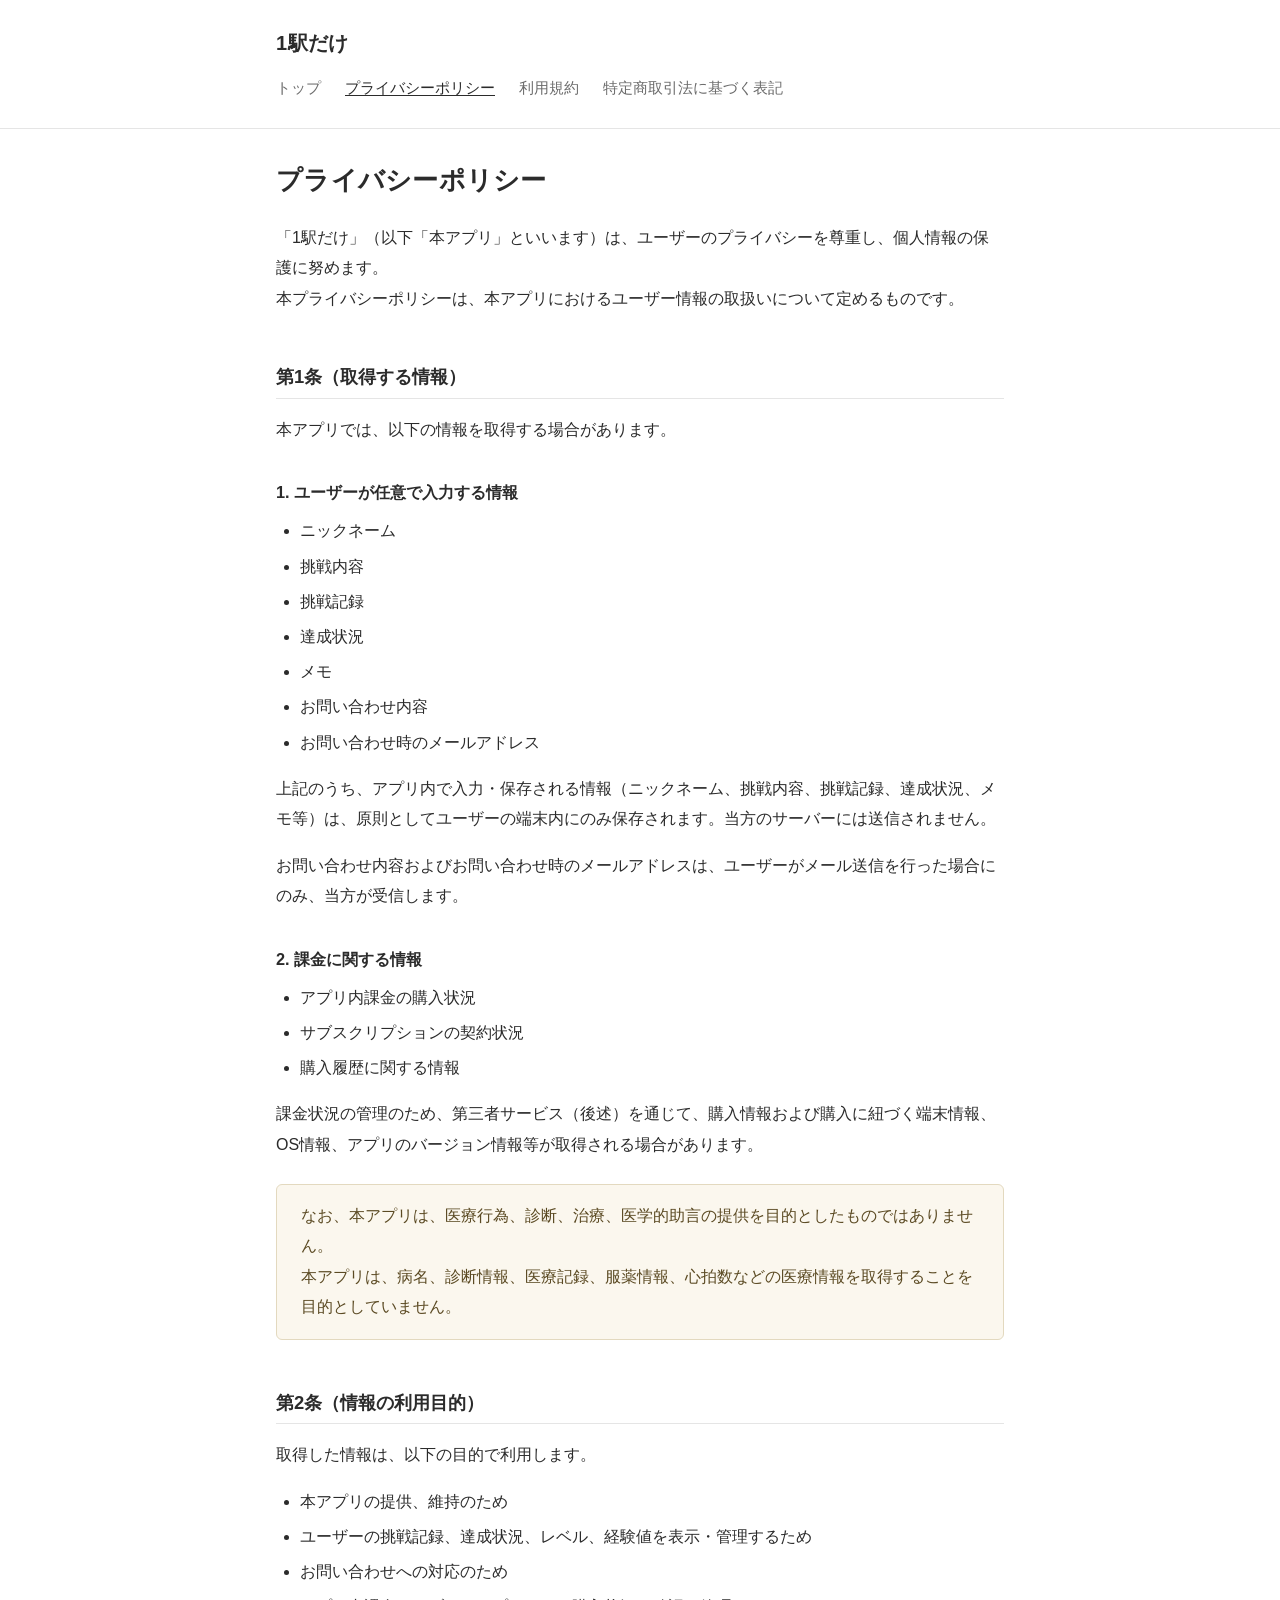
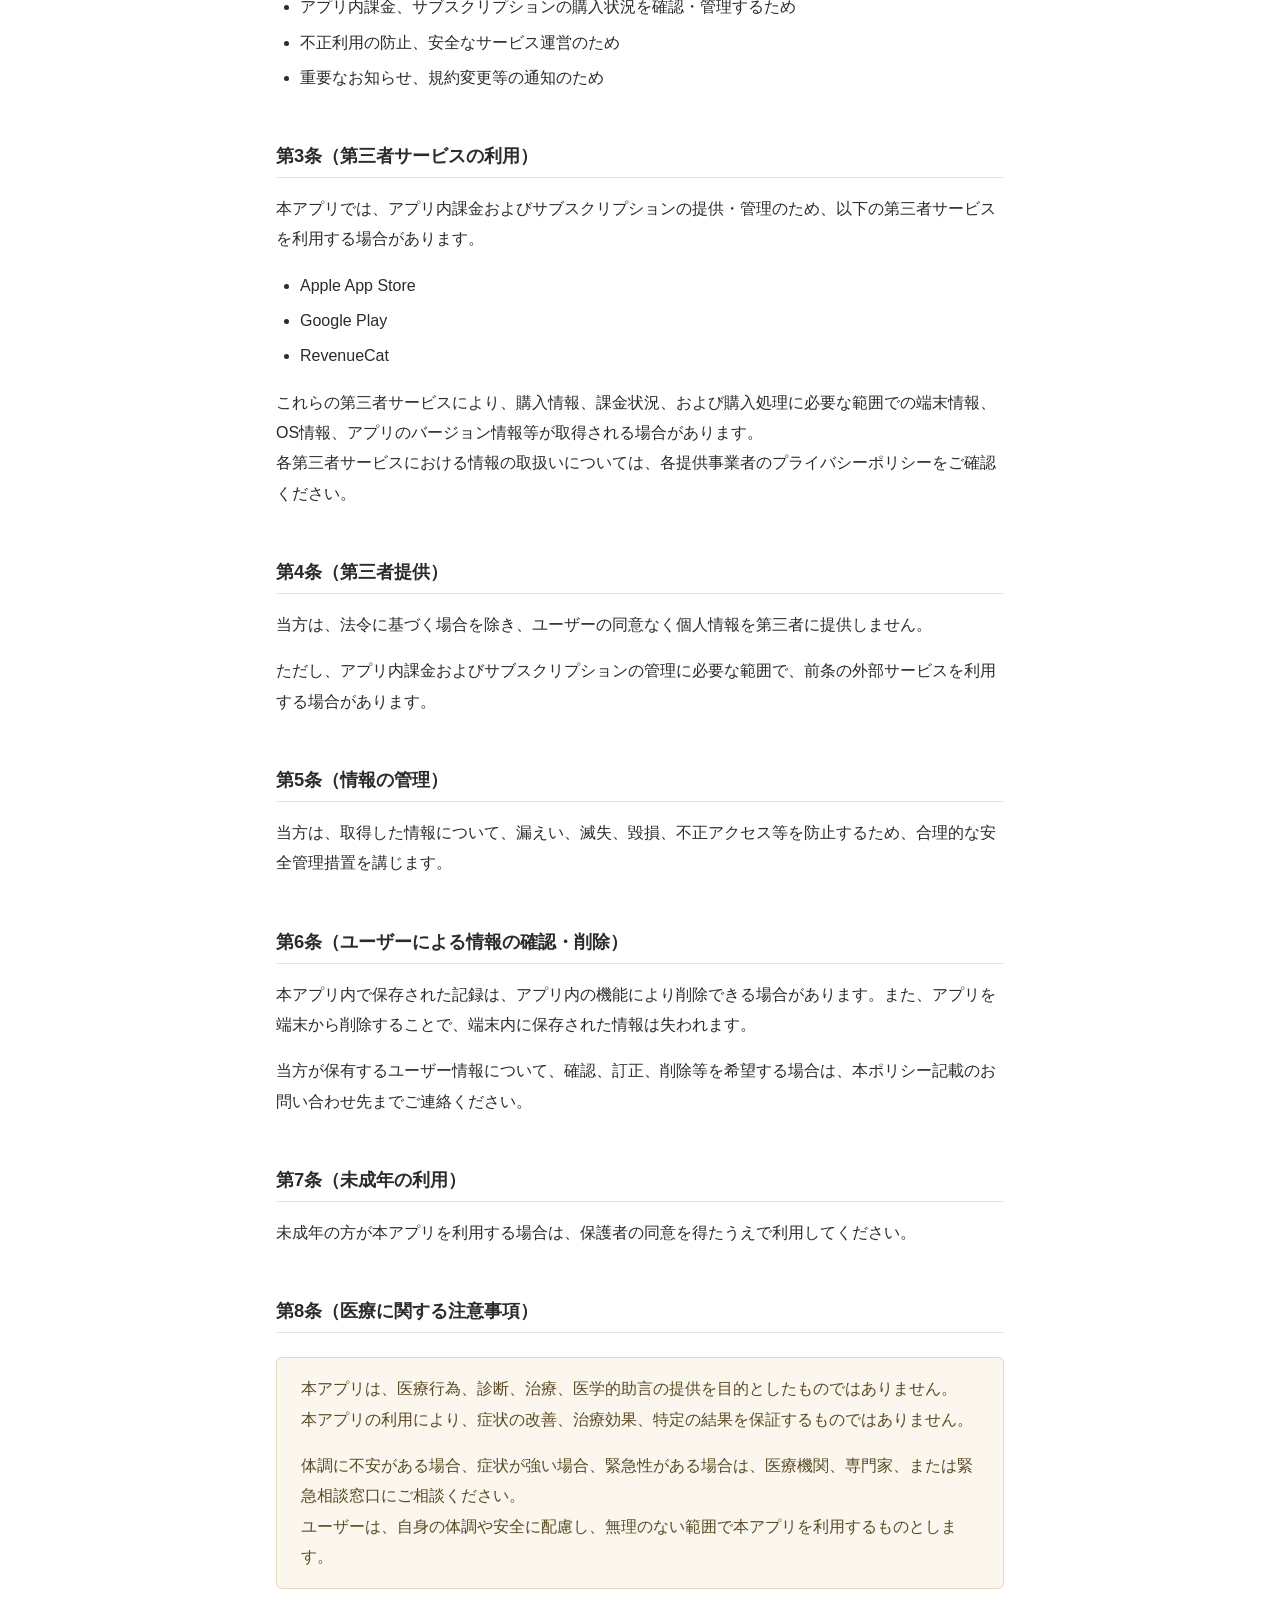
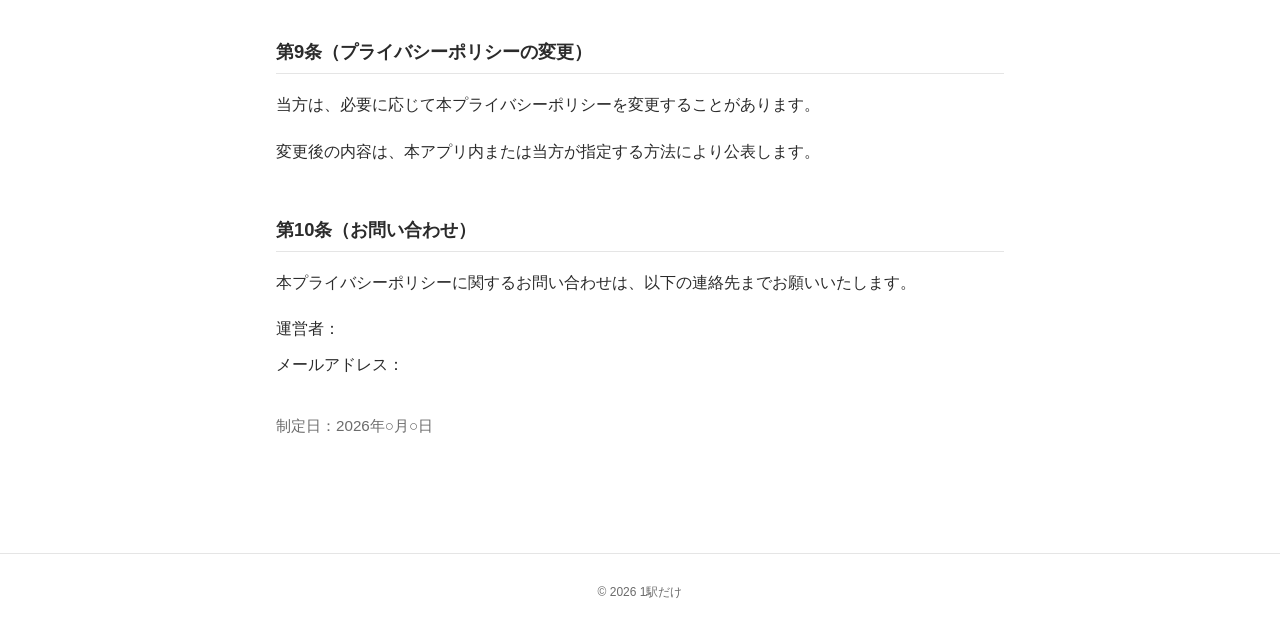
==== privacy.html @ 7d447e2d "プライバシポリシーの追加" ====
<!DOCTYPE html>
<html lang="ja">
<head>
  <meta charset="UTF-8">
  <meta name="viewport" content="width=device-width, initial-scale=1">
  <meta name="robots" content="index,follow">
  <title>プライバシーポリシー｜1駅だけ</title>
  <link rel="stylesheet" href="style.css">
</head>
<body>
  <header class="site-header">
    <div class="site-header-inner">
      <p class="site-title"><a href="index.html">1駅だけ</a></p>
      <nav class="site-nav" aria-label="メインナビゲーション">
        <ul>
          <li><a href="index.html">トップ</a></li>
          <li><a href="privacy.html" aria-current="page">プライバシーポリシー</a></li>
          <li><a href="terms.html">利用規約</a></li>
          <li><a href="tokushoho.html">特定商取引法に基づく表記</a></li>
        </ul>
      </nav>
    </div>
  </header>

  <main>
    <article>
      <h1>プライバシーポリシー</h1>

      <p class="lead">
        「1駅だけ」（以下「本アプリ」といいます）は、ユーザーのプライバシーを尊重し、個人情報の保護に努めます。<br>
        本プライバシーポリシーは、本アプリにおけるユーザー情報の取扱いについて定めるものです。
      </p>

      <section>
        <h2>第1条（取得する情報）</h2>
        <p>本アプリでは、以下の情報を取得する場合があります。</p>

        <h3>1. ユーザーが任意で入力する情報</h3>
        <ul>
          <li>ニックネーム</li>
          <li>挑戦内容</li>
          <li>挑戦記録</li>
          <li>達成状況</li>
          <li>メモ</li>
          <li>お問い合わせ内容</li>
          <li>お問い合わせ時のメールアドレス</li>
        </ul>
        <p>
          上記のうち、アプリ内で入力・保存される情報（ニックネーム、挑戦内容、挑戦記録、達成状況、メモ等）は、原則としてユーザーの端末内にのみ保存されます。当方のサーバーには送信されません。
        </p>
        <p>
          お問い合わせ内容およびお問い合わせ時のメールアドレスは、ユーザーがメール送信を行った場合にのみ、当方が受信します。
        </p>

        <h3>2. 課金に関する情報</h3>
        <ul>
          <li>アプリ内課金の購入状況</li>
          <li>サブスクリプションの契約状況</li>
          <li>購入履歴に関する情報</li>
        </ul>
        <p>
          課金状況の管理のため、第三者サービス（後述）を通じて、購入情報および購入に紐づく端末情報、OS情報、アプリのバージョン情報等が取得される場合があります。
        </p>

        <div class="notice">
          <p>
            なお、本アプリは、医療行為、診断、治療、医学的助言の提供を目的としたものではありません。<br>
            本アプリは、病名、診断情報、医療記録、服薬情報、心拍数などの医療情報を取得することを目的としていません。
          </p>
        </div>
      </section>

      <section>
        <h2>第2条（情報の利用目的）</h2>
        <p>取得した情報は、以下の目的で利用します。</p>
        <ul>
          <li>本アプリの提供、維持のため</li>
          <li>ユーザーの挑戦記録、達成状況、レベル、経験値を表示・管理するため</li>
          <li>お問い合わせへの対応のため</li>
          <li>アプリ内課金、サブスクリプションの購入状況を確認・管理するため</li>
          <li>不正利用の防止、安全なサービス運営のため</li>
          <li>重要なお知らせ、規約変更等の通知のため</li>
        </ul>
      </section>

      <section>
        <h2>第3条（第三者サービスの利用）</h2>
        <p>本アプリでは、アプリ内課金およびサブスクリプションの提供・管理のため、以下の第三者サービスを利用する場合があります。</p>
        <ul>
          <li>Apple App Store</li>
          <li>Google Play</li>
          <li>RevenueCat</li>
        </ul>
        <p>
          これらの第三者サービスにより、購入情報、課金状況、および購入処理に必要な範囲での端末情報、OS情報、アプリのバージョン情報等が取得される場合があります。<br>
          各第三者サービスにおける情報の取扱いについては、各提供事業者のプライバシーポリシーをご確認ください。
        </p>
      </section>

      <section>
        <h2>第4条（第三者提供）</h2>
        <p>当方は、法令に基づく場合を除き、ユーザーの同意なく個人情報を第三者に提供しません。</p>
        <p>ただし、アプリ内課金およびサブスクリプションの管理に必要な範囲で、前条の外部サービスを利用する場合があります。</p>
      </section>

      <section>
        <h2>第5条（情報の管理）</h2>
        <p>当方は、取得した情報について、漏えい、滅失、毀損、不正アクセス等を防止するため、合理的な安全管理措置を講じます。</p>
      </section>

      <section>
        <h2>第6条（ユーザーによる情報の確認・削除）</h2>
        <p>本アプリ内で保存された記録は、アプリ内の機能により削除できる場合があります。また、アプリを端末から削除することで、端末内に保存された情報は失われます。</p>
        <p>当方が保有するユーザー情報について、確認、訂正、削除等を希望する場合は、本ポリシー記載のお問い合わせ先までご連絡ください。</p>
      </section>

      <section>
        <h2>第7条（未成年の利用）</h2>
        <p>未成年の方が本アプリを利用する場合は、保護者の同意を得たうえで利用してください。</p>
      </section>

      <section>
        <h2>第8条（医療に関する注意事項）</h2>
        <div class="notice">
          <p>
            本アプリは、医療行為、診断、治療、医学的助言の提供を目的としたものではありません。<br>
            本アプリの利用により、症状の改善、治療効果、特定の結果を保証するものではありません。
          </p>
          <p>
            体調に不安がある場合、症状が強い場合、緊急性がある場合は、医療機関、専門家、または緊急相談窓口にご相談ください。<br>
            ユーザーは、自身の体調や安全に配慮し、無理のない範囲で本アプリを利用するものとします。
          </p>
        </div>
      </section>

      <section>
        <h2>第9条（プライバシーポリシーの変更）</h2>
        <p>当方は、必要に応じて本プライバシーポリシーを変更することがあります。</p>
        <p>変更後の内容は、本アプリ内または当方が指定する方法により公表します。</p>
      </section>

      <section>
        <h2>第10条（お問い合わせ）</h2>
        <p>本プライバシーポリシーに関するお問い合わせは、以下の連絡先までお願いいたします。</p>
        <ul class="contact-info">
          <li>運営者：</li>
          <li>メールアドレス：</li>
        </ul>
      </section>

      <p class="meta-date">制定日：2026年○月○日</p>
    </article>
  </main>

  <footer class="site-footer">
    <div class="site-footer-inner">
      <small>&copy; 2026 1駅だけ</small>
    </div>
  </footer>
</body>
</html>
---- style.css ----
@charset "UTF-8";

:root {
  --color-bg: #ffffff;
  --color-text: #2b2b2b;
  --color-muted: #6b6b6b;
  --color-border: #e5e5e5;
  --color-link: #3a6ea5;
  --color-link-hover: #234d80;
  --color-notice-bg: #fbf7ee;
  --color-notice-border: #e3d9bf;
  --color-notice-text: #5b4a23;
  --max-width: 760px;
  --space-1: 0.5rem;
  --space-2: 1rem;
  --space-3: 1.5rem;
  --space-4: 2rem;
  --space-5: 3rem;
  --radius: 6px;
}

* {
  box-sizing: border-box;
}

html {
  -webkit-text-size-adjust: 100%;
}

body {
  margin: 0;
  background-color: var(--color-bg);
  color: var(--color-text);
  font-family: -apple-system, BlinkMacSystemFont, "Hiragino Sans",
    "Hiragino Kaku Gothic ProN", "Yu Gothic Medium", "Yu Gothic", Meiryo,
    "Helvetica Neue", Arial, sans-serif;
  font-size: 16px;
  line-height: 1.9;
  word-wrap: break-word;
  overflow-wrap: break-word;
}

a {
  color: var(--color-link);
  text-decoration: underline;
  text-underline-offset: 2px;
}

a:hover,
a:focus {
  color: var(--color-link-hover);
}

.site-header {
  border-bottom: 1px solid var(--color-border);
  background-color: #ffffff;
}

.site-header-inner {
  max-width: var(--max-width);
  margin: 0 auto;
  padding: var(--space-3) var(--space-2) var(--space-2);
}

.site-title {
  margin: 0 0 var(--space-1);
  font-size: 1.25rem;
  font-weight: 600;
  letter-spacing: 0.02em;
}

.site-title a {
  color: var(--color-text);
  text-decoration: none;
}

.site-nav ul {
  list-style: none;
  margin: 0;
  padding: 0;
  display: flex;
  flex-wrap: wrap;
  gap: var(--space-1) var(--space-3);
}

.site-nav a {
  display: inline-block;
  padding: 0.25rem 0;
  color: var(--color-muted);
  text-decoration: none;
  font-size: 0.95rem;
}

.site-nav a:hover,
.site-nav a:focus,
.site-nav a[aria-current="page"] {
  color: var(--color-text);
  text-decoration: underline;
}

main {
  max-width: var(--max-width);
  margin: 0 auto;
  padding: var(--space-4) var(--space-2) var(--space-5);
}

h1 {
  font-size: 1.6rem;
  line-height: 1.5;
  margin: 0 0 var(--space-3);
  letter-spacing: 0.01em;
}

h2 {
  font-size: 1.15rem;
  line-height: 1.6;
  margin: var(--space-5) 0 var(--space-2);
  padding-bottom: 0.4rem;
  border-bottom: 1px solid var(--color-border);
}

h3 {
  font-size: 1.02rem;
  margin: var(--space-4) 0 var(--space-1);
}

p {
  margin: 0 0 var(--space-2);
}

ul,
ol {
  margin: 0 0 var(--space-2);
  padding-left: 1.5em;
}

li {
  margin-bottom: 0.3rem;
}

.lead {
  margin-bottom: var(--space-3);
}

.notice {
  margin: var(--space-3) 0;
  padding: var(--space-2) var(--space-3);
  background-color: var(--color-notice-bg);
  border: 1px solid var(--color-notice-border);
  border-radius: var(--radius);
  color: var(--color-notice-text);
}

.notice p:last-child {
  margin-bottom: 0;
}

.contact-info {
  margin: var(--space-2) 0 0;
  padding-left: 0;
  list-style: none;
}

.contact-info li {
  margin-bottom: 0.3rem;
}

.tokushoho-list {
  margin: 0 0 var(--space-3);
  padding: 0;
  border-top: 1px solid var(--color-border);
}

.tokushoho-list dt {
  margin-top: var(--space-3);
  padding-top: var(--space-2);
  font-weight: 600;
  color: var(--color-text);
}

.tokushoho-list dt:first-of-type {
  padding-top: var(--space-3);
}

.tokushoho-list dd {
  margin: 0.4rem 0 var(--space-2);
  padding: 0 0 var(--space-2);
  border-bottom: 1px solid var(--color-border);
  color: var(--color-text);
}

.tokushoho-list dd .notice {
  margin: 0.5rem 0 0;
}

.meta-date {
  margin-top: var(--space-4);
  color: var(--color-muted);
  font-size: 0.95rem;
}

.site-footer {
  border-top: 1px solid var(--color-border);
  margin-top: var(--space-5);
}

.site-footer-inner {
  max-width: var(--max-width);
  margin: 0 auto;
  padding: var(--space-3) var(--space-2);
  color: var(--color-muted);
  font-size: 0.9rem;
  text-align: center;
}

@media (max-width: 480px) {
  body {
    font-size: 15.5px;
    line-height: 1.85;
  }
  h1 {
    font-size: 1.4rem;
  }
  h2 {
    font-size: 1.08rem;
  }
  main {
    padding: var(--space-3) var(--space-2) var(--space-4);
  }
}
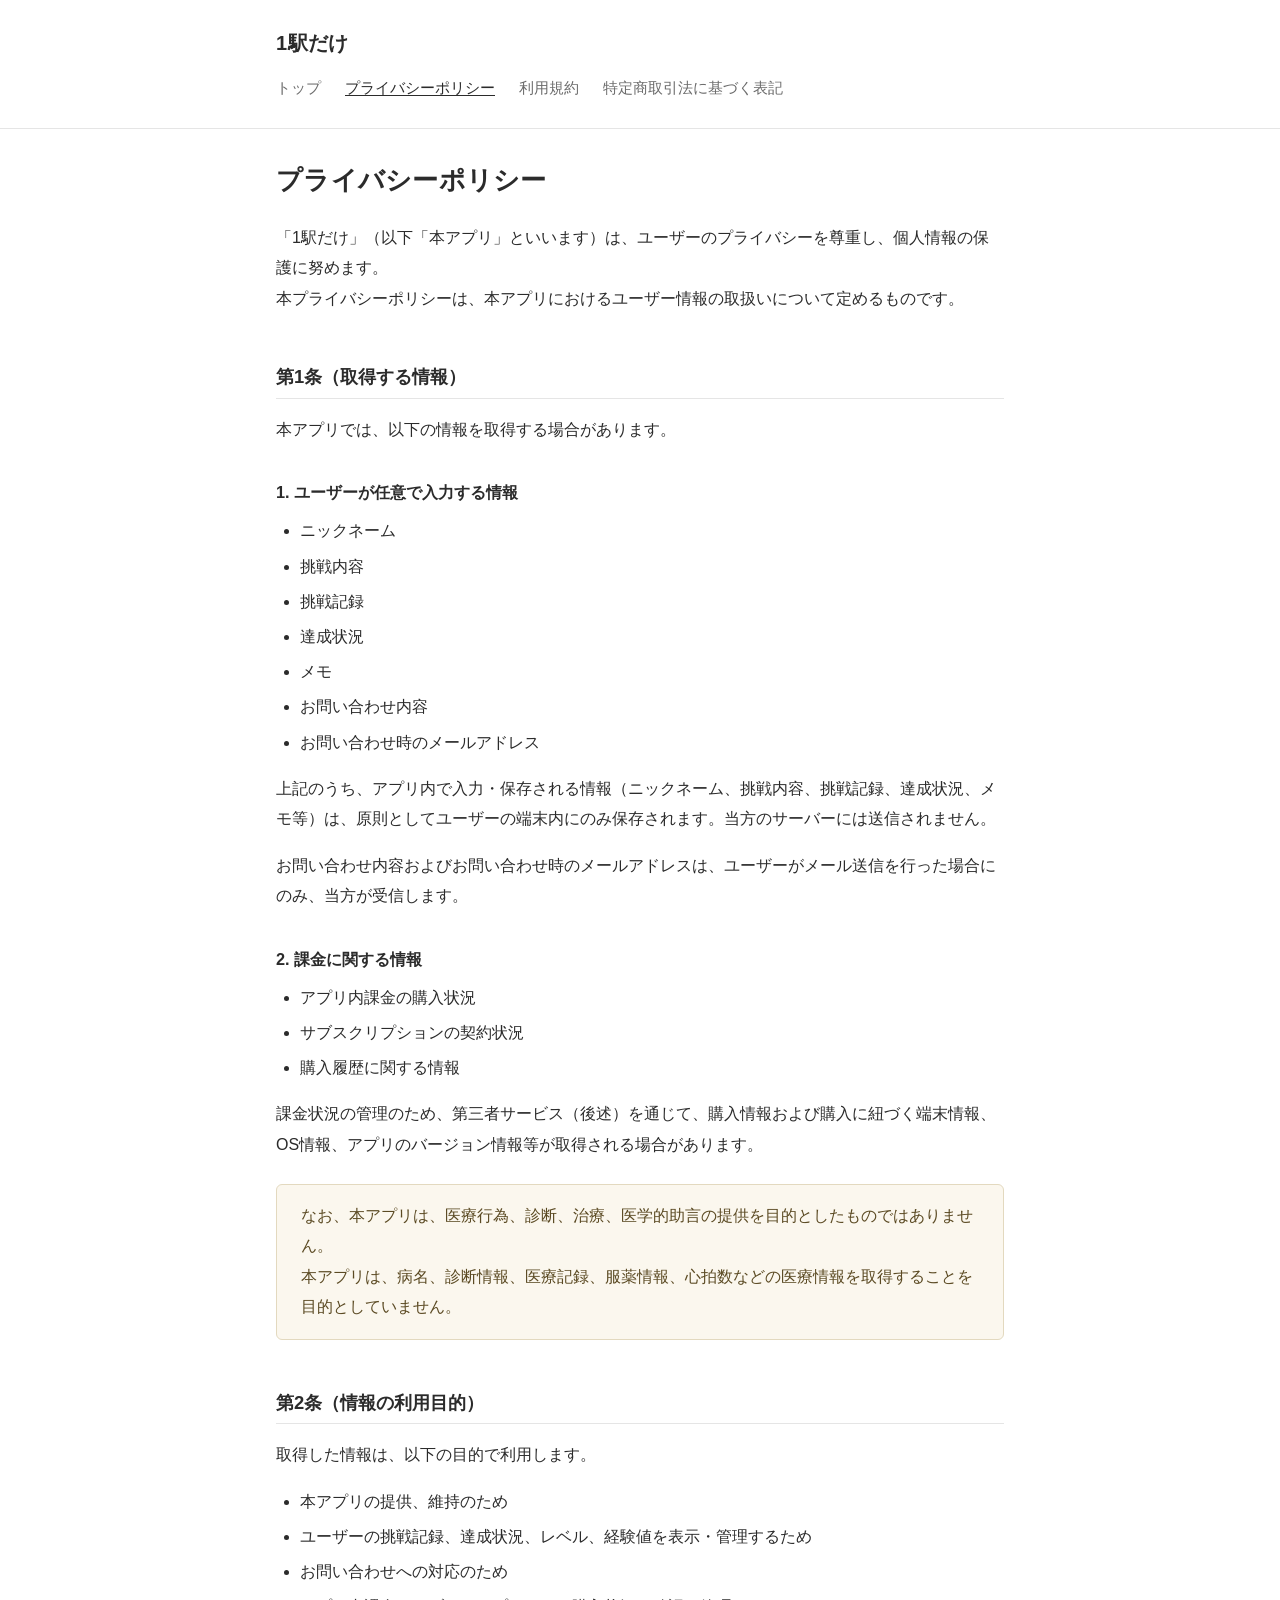
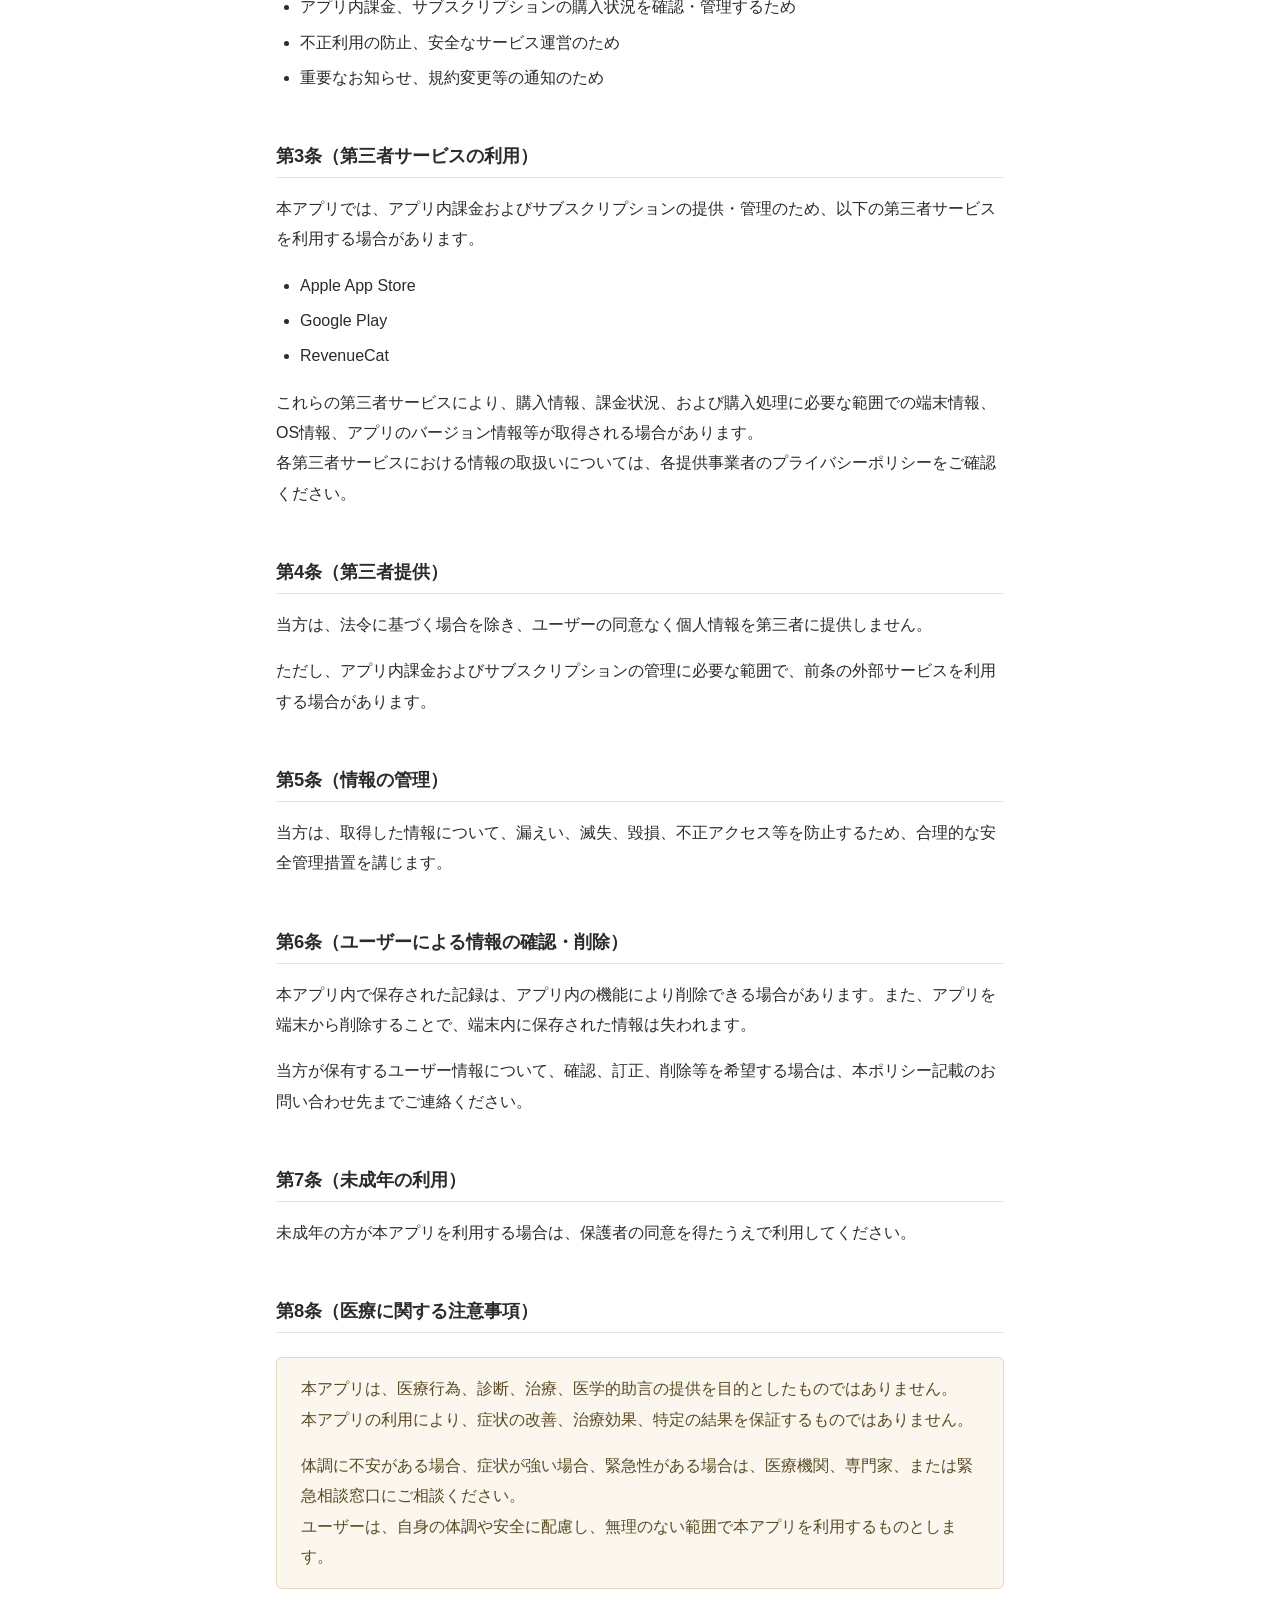
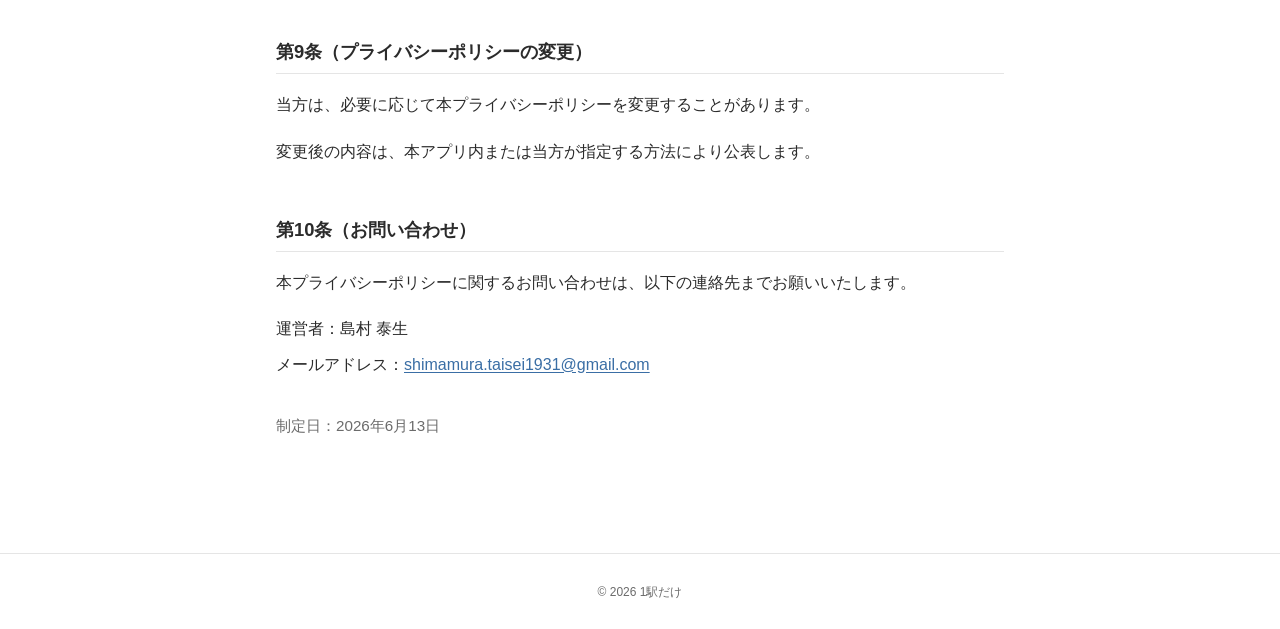
==== commit 00c4c24e: "設定" ====
--- a/privacy.html
+++ b/privacy.html
@@ -143,12 +143,12 @@
         <h2>第10条（お問い合わせ）</h2>
         <p>本プライバシーポリシーに関するお問い合わせは、以下の連絡先までお願いいたします。</p>
         <ul class="contact-info">
-          <li>運営者：</li>
-          <li>メールアドレス：</li>
+          <li>運営者：島村 泰生</li>
+          <li>メールアドレス：<a href="mailto:shimamura.taisei1931@gmail.com">shimamura.taisei1931@gmail.com</a></li>
         </ul>
       </section>
 
-      <p class="meta-date">制定日：2026年○月○日</p>
+      <p class="meta-date">制定日：2026年6月13日</p>
     </article>
   </main>
 
